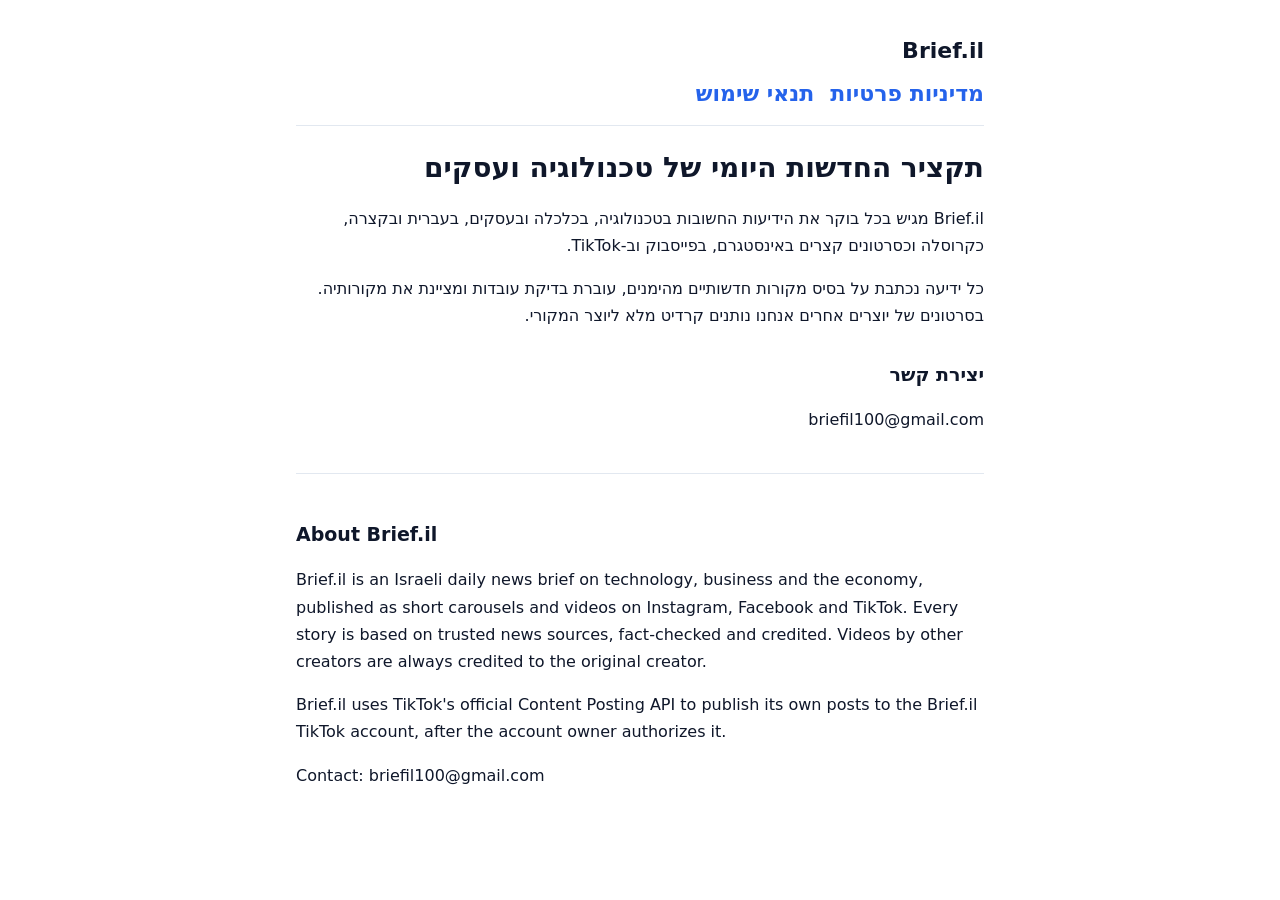
==== index.html @ 2397f63c "Brief.il public pages for the TikTok app" ====
<!doctype html>
<html lang="he" dir="rtl">
<head>
<meta charset="utf-8">
<meta name="viewport" content="width=device-width, initial-scale=1">
<title>Brief.il</title>
<link rel="stylesheet" href="style.css">
</head>
<body>
<main>
  <header>
    <a href="index.html">Brief.il</a>
    <nav><a href="privacy.html">מדיניות פרטיות</a><a href="terms.html">תנאי שימוש</a></nav>
  </header>
  <h1>תקציר החדשות היומי של טכנולוגיה ועסקים</h1>
  <p>Brief.il מגיש בכל בוקר את הידיעות החשובות בטכנולוגיה, בכלכלה ובעסקים, בעברית ובקצרה, כקרוסלה וכסרטונים קצרים באינסטגרם, בפייסבוק וב-TikTok.</p>
  <p>כל ידיעה נכתבת על בסיס מקורות חדשותיים מהימנים, עוברת בדיקת עובדות ומציינת את מקורותיה. בסרטונים של יוצרים אחרים אנחנו נותנים קרדיט מלא ליוצר המקורי.</p>
  <h2>יצירת קשר</h2>
  <p>briefil100@gmail.com</p>

  <section class="en" lang="en" dir="ltr">
    <h2>About Brief.il</h2>
    <p>Brief.il is an Israeli daily news brief on technology, business and the economy, published as short carousels and videos on Instagram, Facebook and TikTok. Every story is based on trusted news sources, fact-checked and credited. Videos by other creators are always credited to the original creator.</p>
    <p>Brief.il uses TikTok's official Content Posting API to publish its own posts to the Brief.il TikTok account, after the account owner authorizes it.</p>
    <p>Contact: briefil100@gmail.com</p>
  </section>
</main>
</body>
</html>
---- style.css ----
:root { --ink: #0f172a; --muted: #64748b; --line: #e2e8f0; --accent: #2563eb; --bg: #ffffff; }
* { box-sizing: border-box; }
body { margin: 0; font: 16px/1.7 system-ui, "Segoe UI", Arial, sans-serif; color: var(--ink); background: var(--bg); }
main { max-width: 720px; margin: 0 auto; padding: 32px 16px 64px; }
header { border-bottom: 1px solid var(--line); margin-bottom: 24px; padding-bottom: 12px; }
header a { color: var(--ink); font-weight: 800; font-size: 22px; text-decoration: none; }
nav { margin-top: 6px; display: flex; gap: 16px; font-size: 14px; }
nav a { color: var(--accent); }
h1 { font-size: 28px; line-height: 1.3; }
h2 { font-size: 19px; margin-top: 28px; }
.en { direction: ltr; text-align: left; border-top: 1px solid var(--line); margin-top: 40px; padding-top: 16px; }
.muted { color: var(--muted); font-size: 14px; }
code, .url { direction: ltr; display: block; overflow-wrap: anywhere; background: #f1f5f9; border-radius: 8px; padding: 12px; font-family: ui-monospace, Consolas, monospace; font-size: 14px; }
button { margin-top: 12px; padding: 10px 18px; border: 0; border-radius: 8px; background: var(--accent); color: #fff; font: inherit; cursor: pointer; }
.error { color: #b91c1c; }
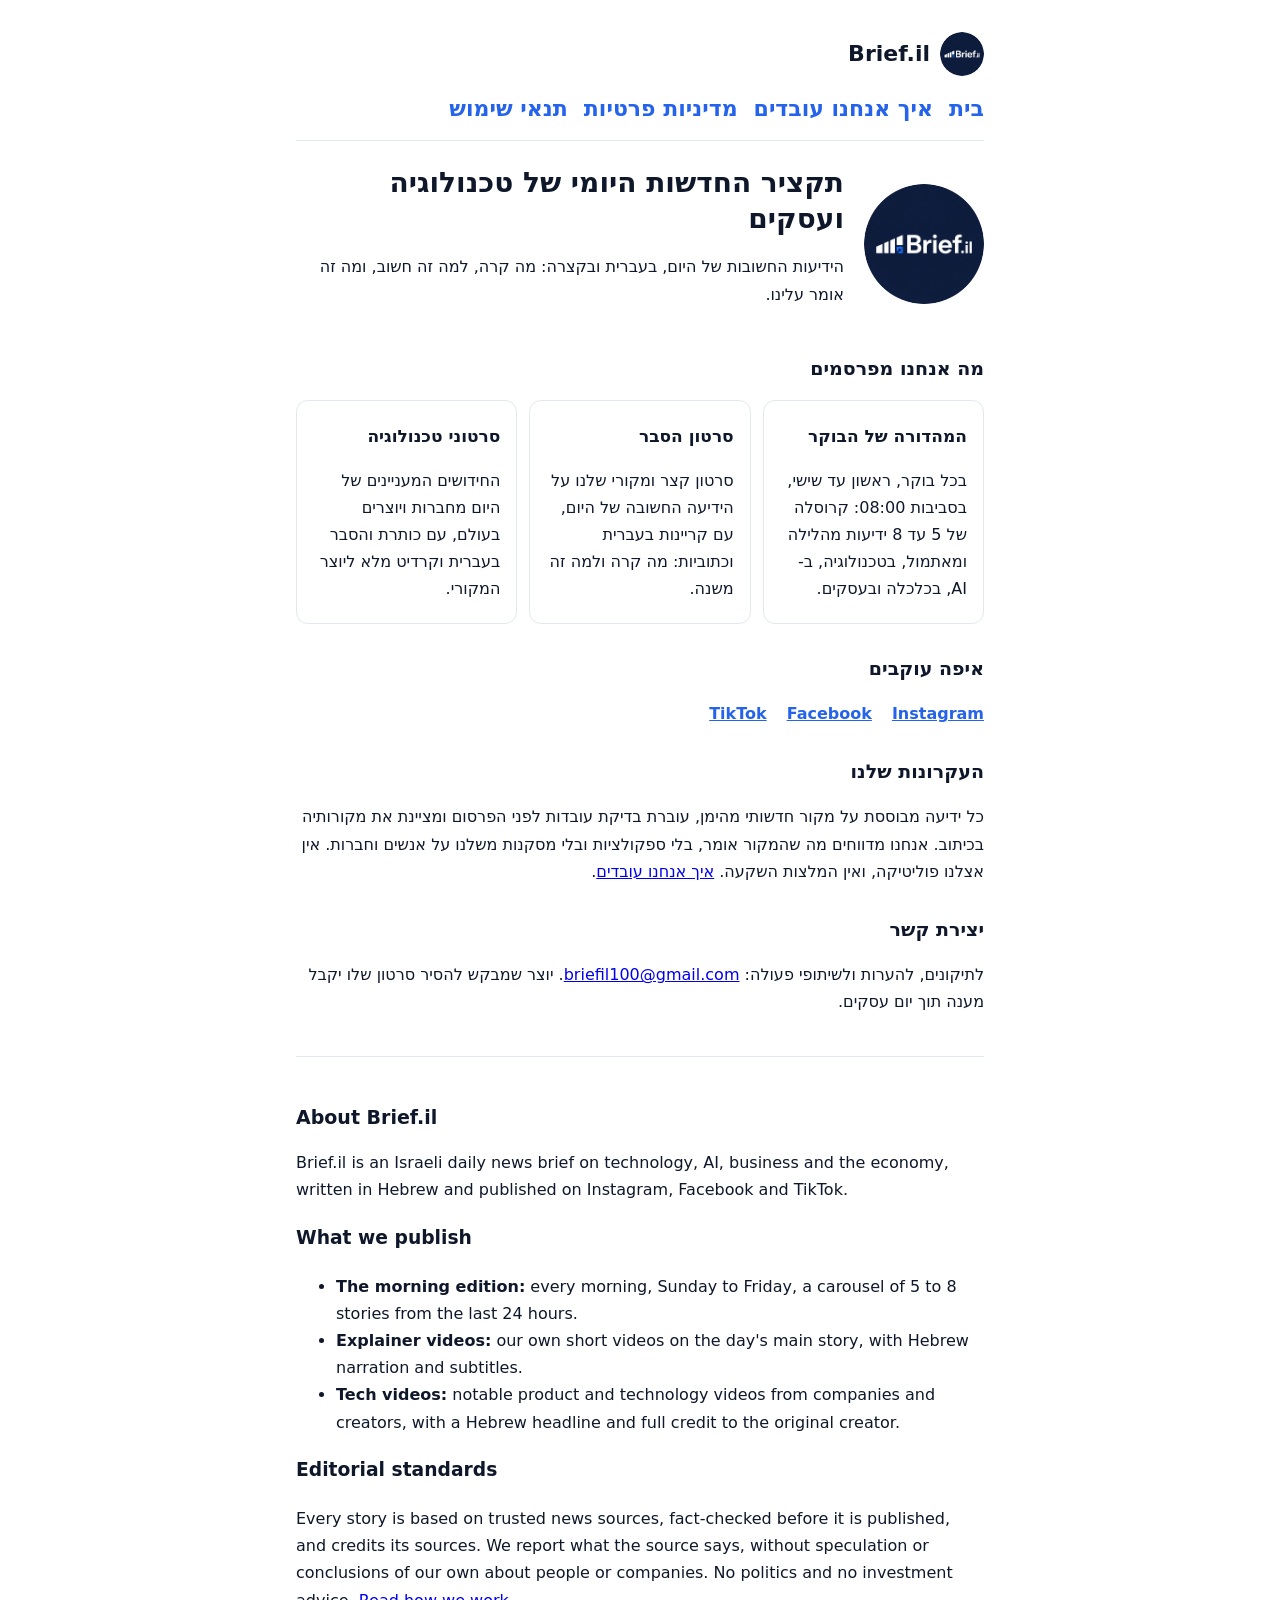
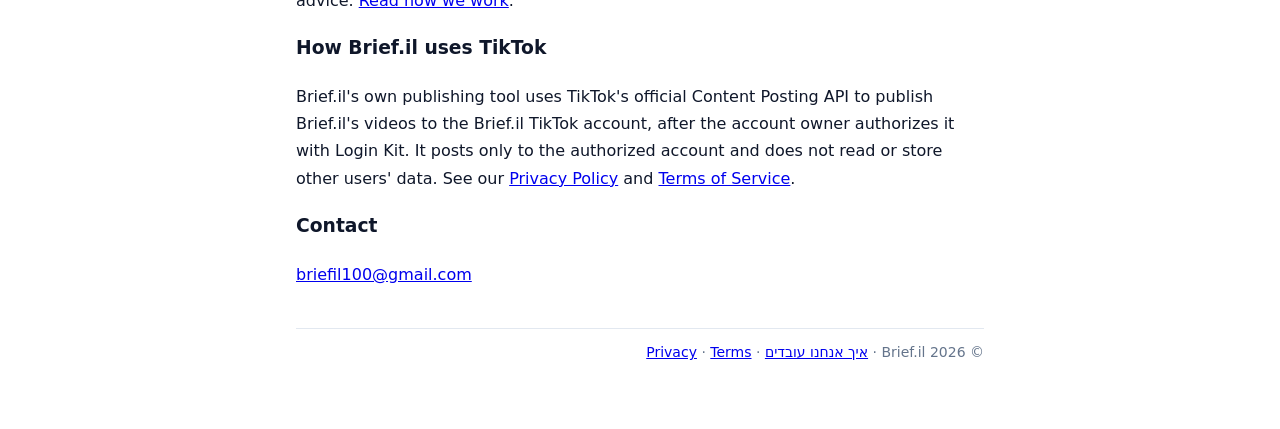
==== commit 95efa20d: "Show the Brief.il logo and favicon on every page, and add the home and how-we-work pages Co-Authored" ====
--- a/index.html
+++ b/index.html
@@ -4,26 +4,64 @@
 <meta charset="utf-8">
 <meta name="viewport" content="width=device-width, initial-scale=1">
 <title>Brief.il</title>
+<meta name="description" content="Brief.il: תקציר יומי של טכנולוגיה ועסקים בעברית, בקרוסלות ובסרטונים קצרים.">
+<link rel="icon" type="image/png" href="favicon.png">
+<link rel="apple-touch-icon" href="apple-touch-icon.png">
 <link rel="stylesheet" href="style.css">
 </head>
 <body>
 <main>
   <header>
-    <a href="index.html">Brief.il</a>
-    <nav><a href="privacy.html">מדיניות פרטיות</a><a href="terms.html">תנאי שימוש</a></nav>
+    <a class="brand" href="index.html"><img src="logo.png" alt="Brief.il" width="44" height="44">Brief.il</a>
+    <nav><a href="index.html">בית</a><a href="about.html">איך אנחנו עובדים</a><a href="privacy.html">מדיניות פרטיות</a><a href="terms.html">תנאי שימוש</a></nav>
   </header>
-  <h1>תקציר החדשות היומי של טכנולוגיה ועסקים</h1>
-  <p>Brief.il מגיש בכל בוקר את הידיעות החשובות בטכנולוגיה, בכלכלה ובעסקים, בעברית ובקצרה, כקרוסלה וכסרטונים קצרים באינסטגרם, בפייסבוק וב-TikTok.</p>
-  <p>כל ידיעה נכתבת על בסיס מקורות חדשותיים מהימנים, עוברת בדיקת עובדות ומציינת את מקורותיה. בסרטונים של יוצרים אחרים אנחנו נותנים קרדיט מלא ליוצר המקורי.</p>
+
+  <section class="hero">
+    <img src="logo.png" alt="" width="120" height="120">
+    <div>
+      <h1>תקציר החדשות היומי של טכנולוגיה ועסקים</h1>
+      <p>הידיעות החשובות של היום, בעברית ובקצרה: מה קרה, למה זה חשוב, ומה זה אומר עלינו.</p>
+    </div>
+  </section>
+
+  <h2>מה אנחנו מפרסמים</h2>
+  <div class="cards">
+    <div class="card"><h3>המהדורה של הבוקר</h3><p>בכל בוקר, ראשון עד שישי, בסביבות 08:00: קרוסלה של 5 עד 8 ידיעות מהלילה ומאתמול, בטכנולוגיה, ב-AI, בכלכלה ובעסקים.</p></div>
+    <div class="card"><h3>סרטון הסבר</h3><p>סרטון קצר ומקורי שלנו על הידיעה החשובה של היום, עם קריינות בעברית וכתוביות: מה קרה ולמה זה משנה.</p></div>
+    <div class="card"><h3>סרטוני טכנולוגיה</h3><p>החידושים המעניינים של היום מחברות ויוצרים בעולם, עם כותרת והסבר בעברית וקרדיט מלא ליוצר המקורי.</p></div>
+  </div>
+
+  <h2>איפה עוקבים</h2>
+  <ul class="links">
+    <li><a href="https://www.instagram.com/brief.il/">Instagram</a></li>
+    <li><a href="https://www.facebook.com/1410750508786610">Facebook</a></li>
+    <li><a href="https://www.tiktok.com/@briefil7">TikTok</a></li>
+  </ul>
+
+  <h2>העקרונות שלנו</h2>
+  <p>כל ידיעה מבוססת על מקור חדשותי מהימן, עוברת בדיקת עובדות לפני הפרסום ומציינת את מקורותיה בכיתוב. אנחנו מדווחים מה שהמקור אומר, בלי ספקולציות ובלי מסקנות משלנו על אנשים וחברות. אין אצלנו פוליטיקה, ואין המלצות השקעה. <a href="about.html">איך אנחנו עובדים</a>.</p>
+
   <h2>יצירת קשר</h2>
-  <p>briefil100@gmail.com</p>
+  <p>לתיקונים, להערות ולשיתופי פעולה: <a href="mailto:briefil100@gmail.com">briefil100@gmail.com</a>. יוצר שמבקש להסיר סרטון שלו יקבל מענה תוך יום עסקים.</p>
 
   <section class="en" lang="en" dir="ltr">
     <h2>About Brief.il</h2>
-    <p>Brief.il is an Israeli daily news brief on technology, business and the economy, published as short carousels and videos on Instagram, Facebook and TikTok. Every story is based on trusted news sources, fact-checked and credited. Videos by other creators are always credited to the original creator.</p>
-    <p>Brief.il uses TikTok's official Content Posting API to publish its own posts to the Brief.il TikTok account, after the account owner authorizes it.</p>
-    <p>Contact: briefil100@gmail.com</p>
+    <p>Brief.il is an Israeli daily news brief on technology, AI, business and the economy, written in Hebrew and published on Instagram, Facebook and TikTok.</p>
+    <h3>What we publish</h3>
+    <ul>
+      <li><strong>The morning edition:</strong> every morning, Sunday to Friday, a carousel of 5 to 8 stories from the last 24 hours.</li>
+      <li><strong>Explainer videos:</strong> our own short videos on the day's main story, with Hebrew narration and subtitles.</li>
+      <li><strong>Tech videos:</strong> notable product and technology videos from companies and creators, with a Hebrew headline and full credit to the original creator.</li>
+    </ul>
+    <h3>Editorial standards</h3>
+    <p>Every story is based on trusted news sources, fact-checked before it is published, and credits its sources. We report what the source says, without speculation or conclusions of our own about people or companies. No politics and no investment advice. <a href="about.html">Read how we work</a>.</p>
+    <h3>How Brief.il uses TikTok</h3>
+    <p>Brief.il's own publishing tool uses TikTok's official Content Posting API to publish Brief.il's videos to the Brief.il TikTok account, after the account owner authorizes it with Login Kit. It posts only to the authorized account and does not read or store other users' data. See our <a href="privacy.html">Privacy Policy</a> and <a href="terms.html">Terms of Service</a>.</p>
+    <h3>Contact</h3>
+    <p><a href="mailto:briefil100@gmail.com">briefil100@gmail.com</a></p>
   </section>
+
+  <footer>© 2026 Brief.il · <a href="about.html">איך אנחנו עובדים</a> · <a href="privacy.html">Privacy</a> · <a href="terms.html">Terms</a></footer>
 </main>
 </body>
 </html>
--- a/style.css
+++ b/style.css
@@ -13,3 +13,16 @@
 code, .url { direction: ltr; display: block; overflow-wrap: anywhere; background: #f1f5f9; border-radius: 8px; padding: 12px; font-family: ui-monospace, Consolas, monospace; font-size: 14px; }
 button { margin-top: 12px; padding: 10px 18px; border: 0; border-radius: 8px; background: var(--accent); color: #fff; font: inherit; cursor: pointer; }
 .error { color: #b91c1c; }
+.brand { display: inline-flex; align-items: center; gap: 10px; }
+.brand img { border-radius: 50%; }
+nav { flex-wrap: wrap; }
+.hero { display: flex; gap: 20px; align-items: center; margin: 8px 0 12px; }
+.hero img { border-radius: 50%; flex: none; }
+.hero h1 { margin: 0 0 6px; }
+.cards { display: grid; grid-template-columns: repeat(auto-fit, minmax(200px, 1fr)); gap: 12px; }
+.card { border: 1px solid var(--line); border-radius: 12px; padding: 4px 16px; }
+.card h3 { font-size: 17px; margin-bottom: 0; }
+.links { display: flex; gap: 20px; list-style: none; padding: 0; }
+.links a { color: var(--accent); font-weight: 700; }
+footer { border-top: 1px solid var(--line); margin-top: 40px; padding-top: 12px; color: var(--muted); font-size: 14px; }
+@media (max-width: 520px) { .hero { flex-direction: column; text-align: center; } .hero img { width: 88px; height: 88px; } }
